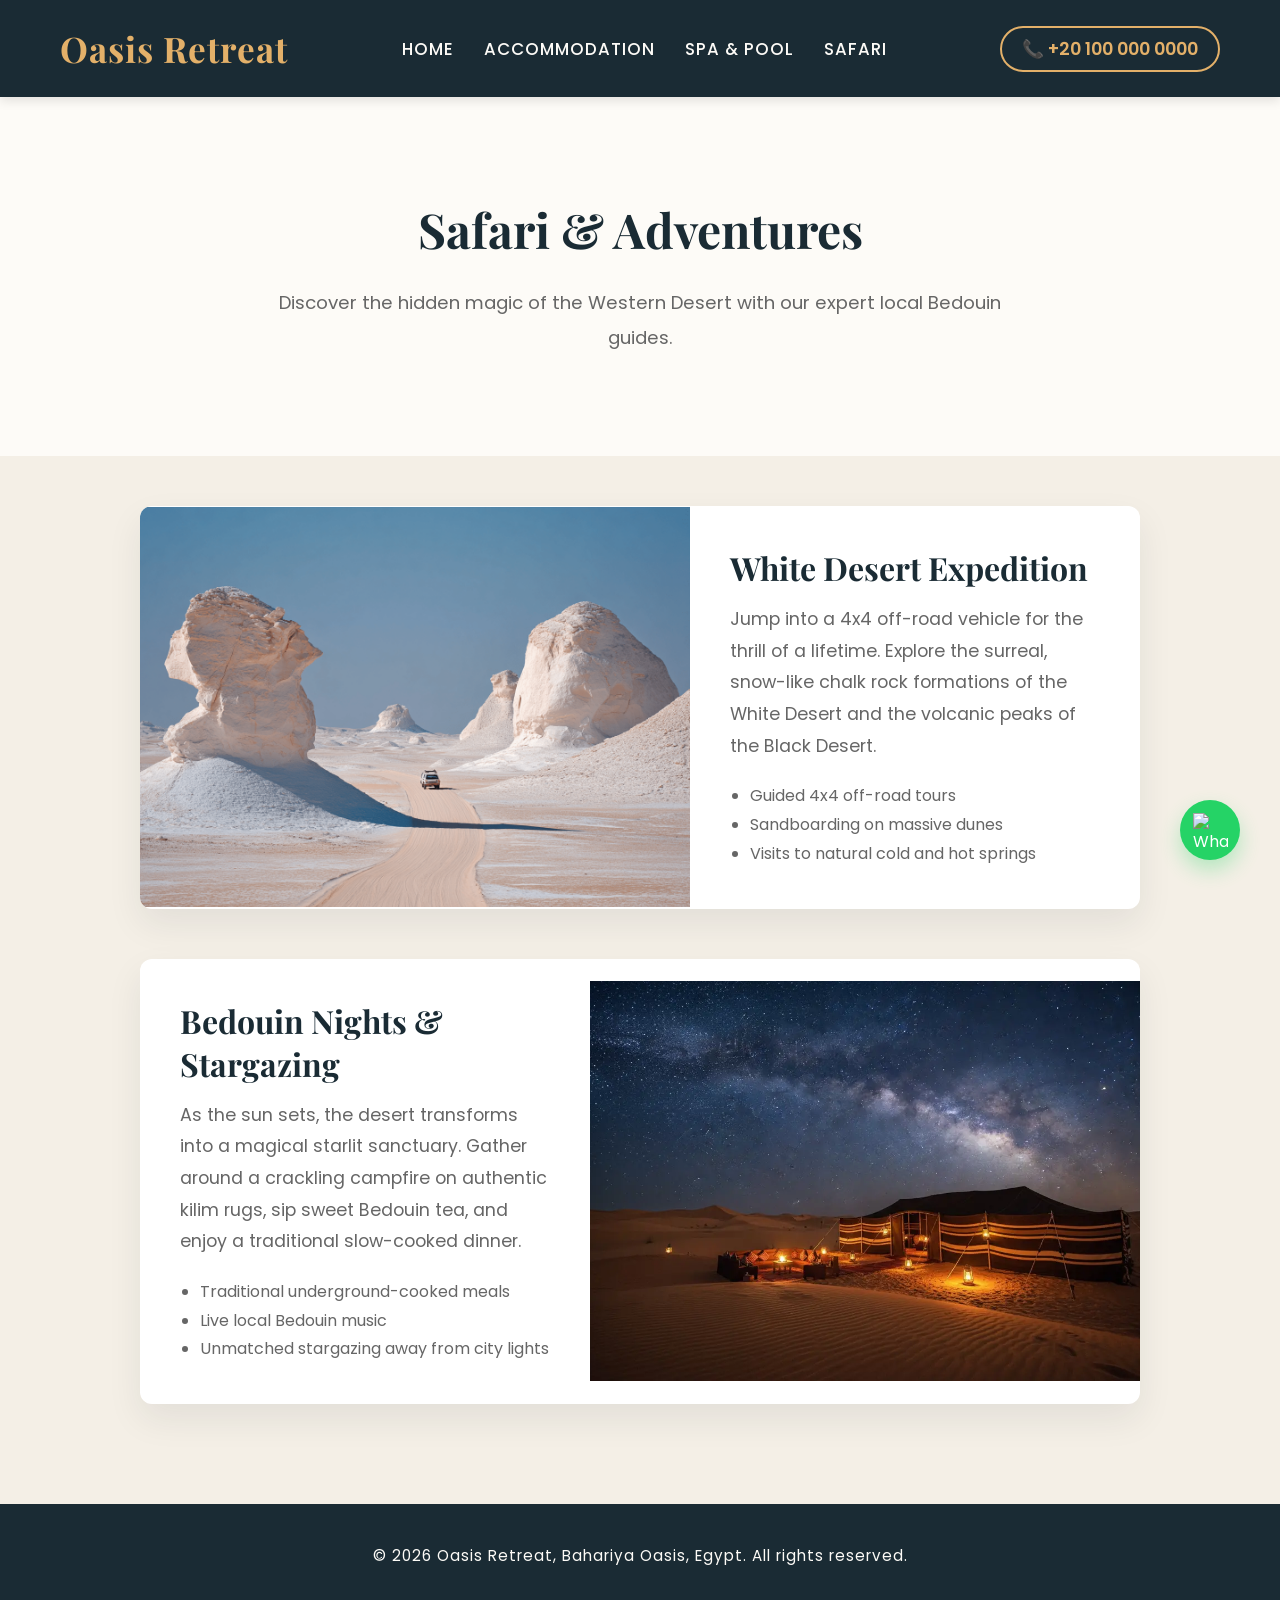
==== activities.html @ e8041892 "Add files via upload" ====
<!DOCTYPE html>
<html lang="en">
<head>
    <meta charset="UTF-8">
    <meta name="viewport" content="width=device-width, initial-scale=1.0">
    <meta name="description" content="Embark on thrilling 4x4 safaris in the White and Black Deserts, and enjoy traditional Bedouin nights under the stars.">
    <title>Safari & Adventures - Bahariya Oasis Retreat</title>
    
    <link href="https://unpkg.com/aos@2.3.1/dist/aos.css" rel="stylesheet">
    <link rel="stylesheet" href="style.css">
</head>
<body>

    <!-- Header -->
    <header data-aos="fade-down" data-aos-duration="800">
        <div class="logo">Oasis Retreat</div>
        <nav>
            <ul>
                <li><a href="index.html">Home</a></li>
                <li><a href="rooms.html">Accommodation</a></li>
                <li><a href="wellness.html">Spa & Pool</a></li>
                <li><a href="activities.html">Safari</a></li>
            </ul>
        </nav>
        <div class="header-phone">
            <a href="tel:+201000000000">📞 +20 100 000 0000</a>
        </div>
    </header>

    <!-- Page Header -->
    <section class="section" style="padding-bottom: 40px;">
        <h1 class="section-title" data-aos="fade-up">Safari & Adventures</h1>
        <p class="section-subtitle" data-aos="fade-up" data-aos-delay="200">Discover the hidden magic of the Western Desert with our expert local Bedouin guides.</p>
    </section>

    <!-- Safari Sections -->
    <section class="section" style="background-color: #F4EFE6; padding-top: 50px;">
        <div class="card-container" style="flex-direction: column; align-items: center; gap: 50px;">
            
            <div class="card" data-aos="fade-right" data-aos-duration="1000" style="width: 1000px; display: flex; flex-direction: row; align-items: center;">
                <img src="Images/whitedesert.jpg" alt="White Desert 4x4 Safari" style="width: 55%; height: 400px; object-fit: cover;">
                <div class="card-content" style="width: 45%; padding: 40px; text-align: left;">
                    <h2 style="color: #1A2B34; font-size: 2rem; margin-bottom: 15px; font-family: 'Playfair Display', serif;">White Desert Expedition</h2>
                    <p style="color: #666666; font-size: 1.1rem; line-height: 1.8; margin-bottom: 20px;">
                        Jump into a 4x4 off-road vehicle for the thrill of a lifetime. Explore the surreal, snow-like chalk rock formations of the White Desert and the volcanic peaks of the Black Desert.
                    </p>
                    <ul style="color: #666666; font-size: 1rem; line-height: 1.8; margin-left: 20px;">
                        <li>Guided 4x4 off-road tours</li>
                        <li>Sandboarding on massive dunes</li>
                        <li>Visits to natural cold and hot springs</li>
                    </ul>
                </div>
            </div>

            <div class="card" data-aos="fade-left" data-aos-duration="1000" style="width: 1000px; display: flex; flex-direction: row-reverse; align-items: center;">
                <img src="Images/Firecamp.jpg" alt="Bedouin Campfire and Stargazing" style="width: 55%; height: 400px; object-fit: cover;">
                <div class="card-content" style="width: 45%; padding: 40px; text-align: left;">
                    <h2 style="color: #1A2B34; font-size: 2rem; margin-bottom: 15px; font-family: 'Playfair Display', serif;">Bedouin Nights & Stargazing</h2>
                    <p style="color: #666666; font-size: 1.1rem; line-height: 1.8; margin-bottom: 20px;">
                        As the sun sets, the desert transforms into a magical starlit sanctuary. Gather around a crackling campfire on authentic kilim rugs, sip sweet Bedouin tea, and enjoy a traditional slow-cooked dinner.
                    </p>
                    <ul style="color: #666666; font-size: 1rem; line-height: 1.8; margin-left: 20px;">
                        <li>Traditional underground-cooked meals</li>
                        <li>Live local Bedouin music</li>
                        <li>Unmatched stargazing away from city lights</li>
                    </ul>
                </div>
            </div>

        </div>
    </section>

    <!-- Footer -->
    <footer data-aos="fade-in">
        <p>&copy; 2026 Oasis Retreat, Bahariya Oasis, Egypt. All rights reserved.</p>
    </footer>

    <!-- WhatsApp -->
    <a href="https://wa.me/201000000000?text=Hello%20Oasis%20Retreat!%20I%20would%20like%20to%20book%20a%20safari%20tour." class="whatsapp-float" target="_blank" data-aos="zoom-in" data-aos-delay="500">
        <img src="https://upload.wikimedia.org/wikipedia/commons/6/6b/WhatsApp.svg" alt="WhatsApp" class="whatsapp-icon">
    </a>

    <!-- Scripts -->
    <script src="https://unpkg.com/aos@2.3.1/dist/aos.js"></script>
    <script>
        AOS.init({ once: true, offset: 100 });
    </script>
</body>
</html>
---- style.css ----
/* --- Khotoot Google (Elegant & Modern) --- */
@import url('https://fonts.googleapis.com/css2?family=Playfair+Display:ital,wght@0,500;0,700;1,400&family=Poppins:wght@300;400;500;600&display=swap');

/* --- Tandeef w Alwan Asaseya --- */
* {
    margin: 0;
    padding: 0;
    box-sizing: border-box;
}

body {
    background-color: #FDFBF7; 
    color: #3A3A3A; 
    font-family: 'Poppins', sans-serif; 
}

h1, h2, h3, .logo {
    font-family: 'Playfair Display', serif; 
    color: #1A2B34; 
}

/* --- Header & Navigation --- */
header {
    display: flex;
    justify-content: space-between;
    align-items: center;
    padding: 25px 60px;
    background-color: #1A2B34; 
    color: #FDFBF7;
    box-shadow: 0 4px 10px rgba(0,0,0,0.1); 
}

.logo {
    font-size: 2.2rem;
    font-weight: 700;
    color: #E3B069; 
    letter-spacing: 1px;
}

header nav ul {
    list-style: none;
    display: flex;
    gap: 30px;
}

header nav ul li a {
    color: #FDFBF7;
    text-decoration: none;
    font-weight: 500;
    font-size: 1.05rem;
    transition: color 0.3s, transform 0.3s;
    text-transform: uppercase;
    letter-spacing: 1px;
}

header nav ul li a:hover {
    color: #E3B069; 
}

/* --- Raqm El Telefon Fel Header --- */
.header-phone a {
    color: #E3B069;
    text-decoration: none;
    font-weight: 600;
    font-size: 1.1rem;
    border: 2px solid #E3B069;
    padding: 8px 20px;
    border-radius: 30px;
    transition: all 0.3s ease;
    display: inline-block;
}

.header-phone a:hover {
    background-color: #E3B069;
    color: #1A2B34;
}

/* --- Hero Section --- */
.hero {
    background-size: cover;
    background-position: center;
    height: 90vh;
    display: flex;
    justify-content: center;
    align-items: center;
    text-align: center;
    color: white;
}

.hero-content h1 {
    font-size: 4.5rem;
    margin-bottom: 20px;
    color: white;
    text-shadow: 2px 2px 10px rgba(0,0,0,0.6);
}

.hero-content p {
    font-size: 1.4rem;
    margin-bottom: 40px;
    font-weight: 300;
    text-shadow: 1px 1px 8px rgba(0,0,0,0.6);
}

/* --- Buttons --- */
.btn {
    background-color: #C67A53; 
    color: white;
    padding: 14px 38px;
    text-decoration: none;
    font-size: 1.1rem;
    border-radius: 30px; 
    font-weight: 500;
    text-transform: uppercase;
    letter-spacing: 1px;
    transition: all 0.4s ease;
    display: inline-block;
    border: 2px solid #C67A53;
}

.btn:hover {
    background-color: transparent;
    color: #C67A53; 
}

/* --- Sections --- */
.section {
    padding: 100px 20px;
    text-align: center;
}

.section-title {
    font-size: 3rem;
    margin-bottom: 25px;
}

.section-subtitle {
    max-width: 750px;
    margin: 0 auto 60px auto;
    font-size: 1.15rem;
    line-height: 1.9;
    color: #666666;
}

/* --- Cards --- */
.card-container {
    display: flex;
    justify-content: center;
    gap: 40px;
    flex-wrap: wrap; 
    max-width: 1200px;
    margin: 0 auto;
}

.card {
    background-color: #FFFFFF;
    border-radius: 12px;
    overflow: hidden; 
    box-shadow: 0 15px 35px rgba(26, 43, 52, 0.08); 
    transition: transform 0.4s ease, box-shadow 0.4s ease;
    text-align: left;
}

.card:hover {
    transform: translateY(-12px);
    box-shadow: 0 20px 40px rgba(26, 43, 52, 0.15); 
}

.card img {
    width: 100%;
    object-fit: cover;
}

.card-content {
    padding: 35px;
}

.card-content h3 {
    font-size: 1.6rem;
    margin-bottom: 15px;
    color: #1A2B34;
}

.card-content p {
    color: #666666;
    line-height: 1.7;
    margin-bottom: 25px;
}

/* --- Zorar WhatsApp El 3ayem --- */
.whatsapp-float {
    position: fixed;
    width: 60px;
    height: 60px;
    bottom: 40px;
    right: 40px;
    background-color: #25D366; 
    color: #FFF;
    border-radius: 50px;
    box-shadow: 0 10px 20px rgba(37, 211, 102, 0.3);
    z-index: 1000;
    display: flex;
    justify-content: center;
    align-items: center;
    transition: transform 0.3s ease, box-shadow 0.3s ease;
}

.whatsapp-float:hover {
    transform: scale(1.1); 
    box-shadow: 0 12px 25px rgba(37, 211, 102, 0.5);
}

.whatsapp-icon {
    width: 35px;
    height: 35px;
}

/* --- Footer --- */
footer {
    background-color: #1A2B34;
    color: #FDFBF7;
    text-align: center;
    padding: 40px 20px;
    font-size: 0.95rem;
    letter-spacing: 1px;
}

/* --- Page Transition (Na2la ben el safa7at) --- */
body {
    animation: transitionIn 0.8s ease-out;
}

@keyframes transitionIn {
    from {
        opacity: 0;
        transform: translateY(15px);
    }
    to {
        opacity: 1;
        transform: translateY(0);
    }
}

/* Tazafeet lel nav links 3ashan t-animate lamma tdoos 3aleha */
header nav ul li a {
    position: relative;
}

header nav ul li a::after {
    content: '';
    position: absolute;
    width: 0;
    height: 2px;
    bottom: -5px;
    left: 0;
    background-color: #E3B069;
    transition: width 0.3s ease;
}

header nav ul li a:hover::after {
    width: 100%;
}


/* =======================================================
   Responsive Design (Tasmeem El Mobile w El Tablets)
   ======================================================= */

@media (max-width: 900px) {
    /* Header w Menu */
    header {
        flex-direction: column;
        padding: 15px;
        gap: 15px;
        text-align: center;
    }
    
    header nav ul {
        flex-wrap: wrap;
        justify-content: center;
        gap: 15px;
    }

    /* Hero Section (Awel saf7a) */
    .hero-content h1 {
        font-size: 2.5rem;
    }
    
    .hero-content p {
        font-size: 1.1rem;
        padding: 0 15px;
    }

    /* Sections w Masafat */
    .section {
        padding: 60px 15px;
    }
    
    .section-title {
        font-size: 2.2rem;
    }

    /* Cards (El Koroote) */
    .card {
        width: 100% !important; /* Yemla el shasha kolaha */
        flex-direction: column !important; /* Sora ta7taha el klam */
    }
    
    .card img {
        width: 100% !important;
        height: 250px !important; /* Tas3'er tool el sora */
    }
    
    .card-content {
        width: 100% !important;
        padding: 25px !important;
    }

    /* Zorar El 7agz */
    .card-content div {
        flex-direction: column;
        gap: 15px;
        text-align: center;
    }
}
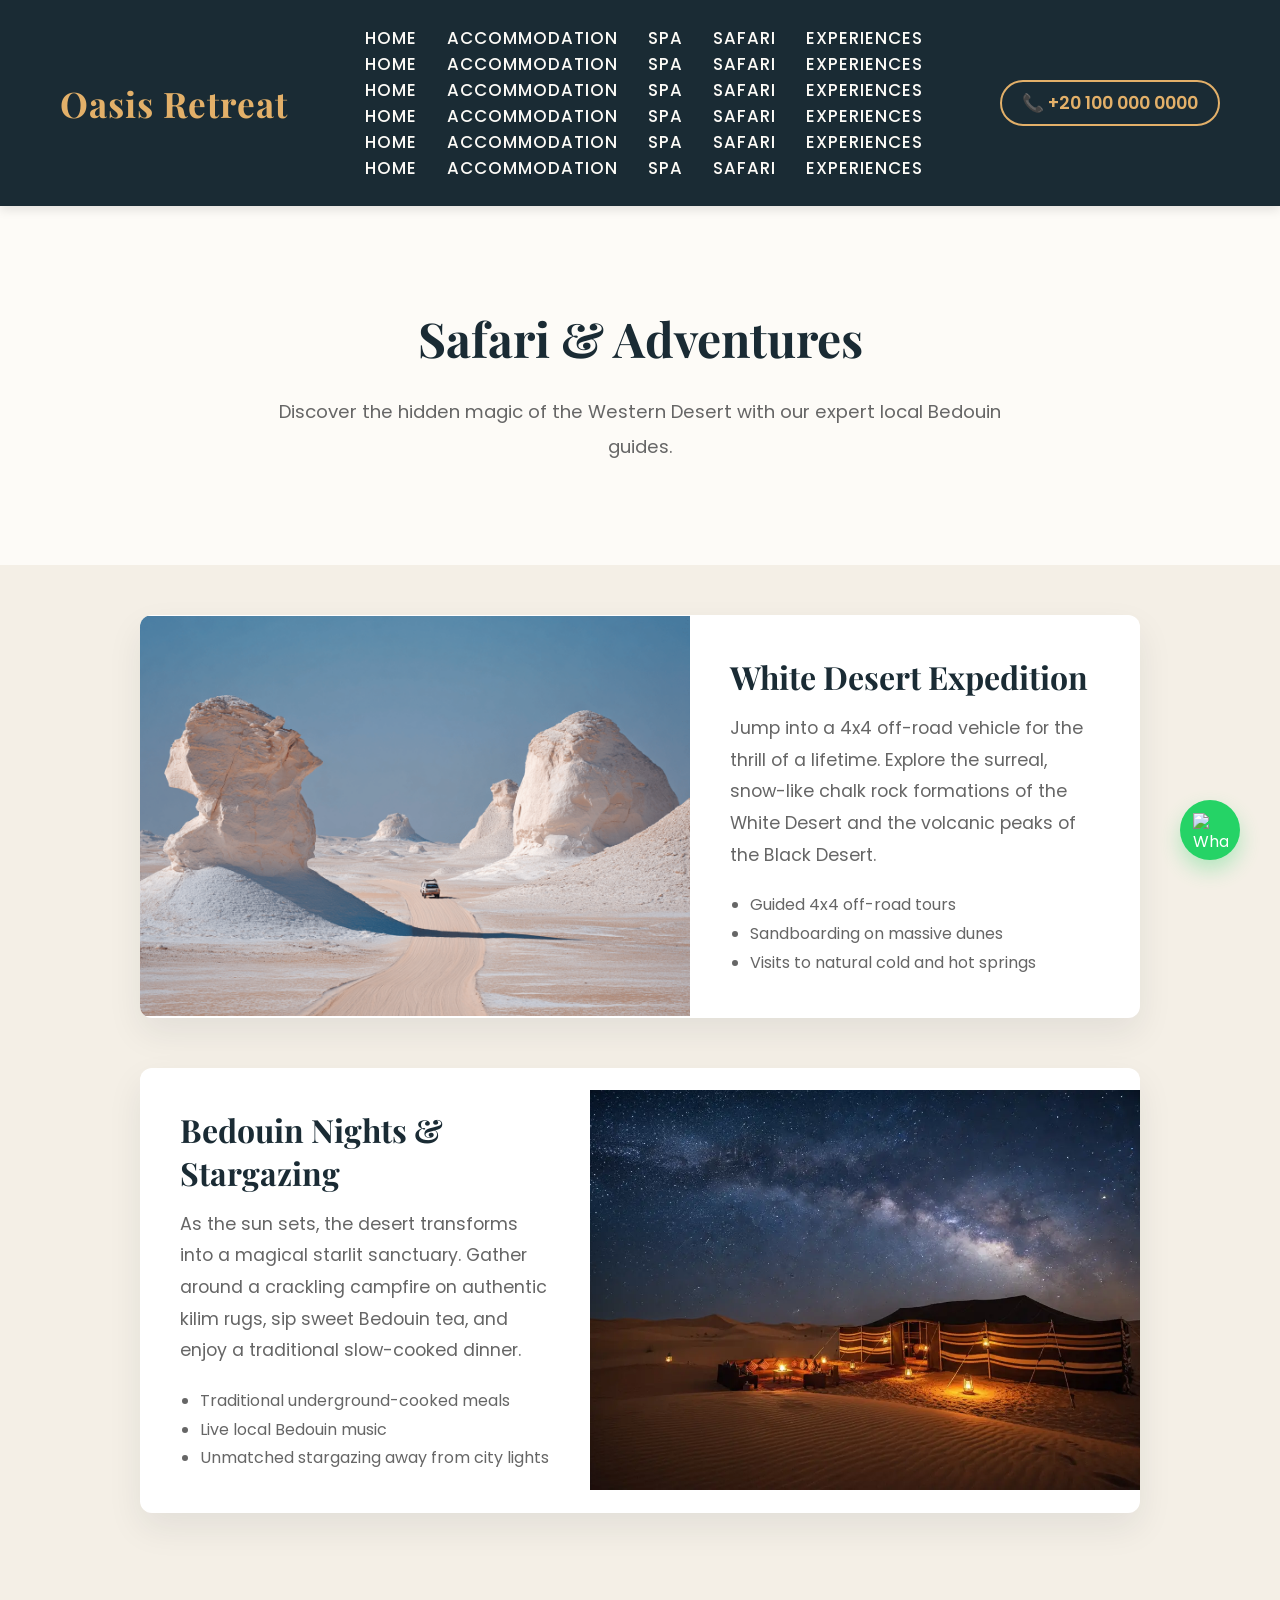
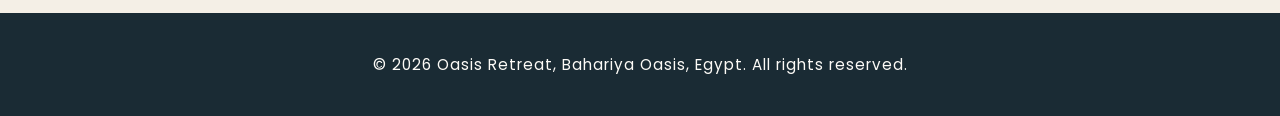
==== commit 56a671fb: "Add files via upload" ====
--- a/activities.html
+++ b/activities.html
@@ -16,11 +16,47 @@
         <div class="logo">Oasis Retreat</div>
         <nav>
             <ul>
-                <li><a href="index.html">Home</a></li>
-                <li><a href="rooms.html">Accommodation</a></li>
-                <li><a href="wellness.html">Spa & Pool</a></li>
-                <li><a href="activities.html">Safari</a></li>
-            </ul>
+    <li><a href="index.html">Home</a></li>
+    <li><a href="rooms.html">Accommodation</a></li>
+    <li><a href="wellness.html">Spa</a></li>
+    <li><a href="activities.html">Safari</a></li>
+    <li><a href="experiences.html">Experiences</a></li> <!-- El saf7a el gdeda -->
+</ul>
+            <ul>
+    <li><a href="index.html">Home</a></li>
+    <li><a href="rooms.html">Accommodation</a></li>
+    <li><a href="wellness.html">Spa</a></li>
+    <li><a href="activities.html">Safari</a></li>
+    <li><a href="experiences.html">Experiences</a></li> <!-- El saf7a el gdeda -->
+</ul>
+            <ul>
+    <li><a href="index.html">Home</a></li>
+    <li><a href="rooms.html">Accommodation</a></li>
+    <li><a href="wellness.html">Spa</a></li>
+    <li><a href="activities.html">Safari</a></li>
+    <li><a href="experiences.html">Experiences</a></li> <!-- El saf7a el gdeda -->
+</ul>
+            <ul>
+    <li><a href="index.html">Home</a></li>
+    <li><a href="rooms.html">Accommodation</a></li>
+    <li><a href="wellness.html">Spa</a></li>
+    <li><a href="activities.html">Safari</a></li>
+    <li><a href="experiences.html">Experiences</a></li> <!-- El saf7a el gdeda -->
+</ul>
+            <ul>
+    <li><a href="index.html">Home</a></li>
+    <li><a href="rooms.html">Accommodation</a></li>
+    <li><a href="wellness.html">Spa</a></li>
+    <li><a href="activities.html">Safari</a></li>
+    <li><a href="experiences.html">Experiences</a></li> <!-- El saf7a el gdeda -->
+</ul>
+            <ul>
+    <li><a href="index.html">Home</a></li>
+    <li><a href="rooms.html">Accommodation</a></li>
+    <li><a href="wellness.html">Spa</a></li>
+    <li><a href="activities.html">Safari</a></li>
+    <li><a href="experiences.html">Experiences</a></li> <!-- El saf7a el gdeda -->
+</ul>
         </nav>
         <div class="header-phone">
             <a href="tel:+201000000000">📞 +20 100 000 0000</a>
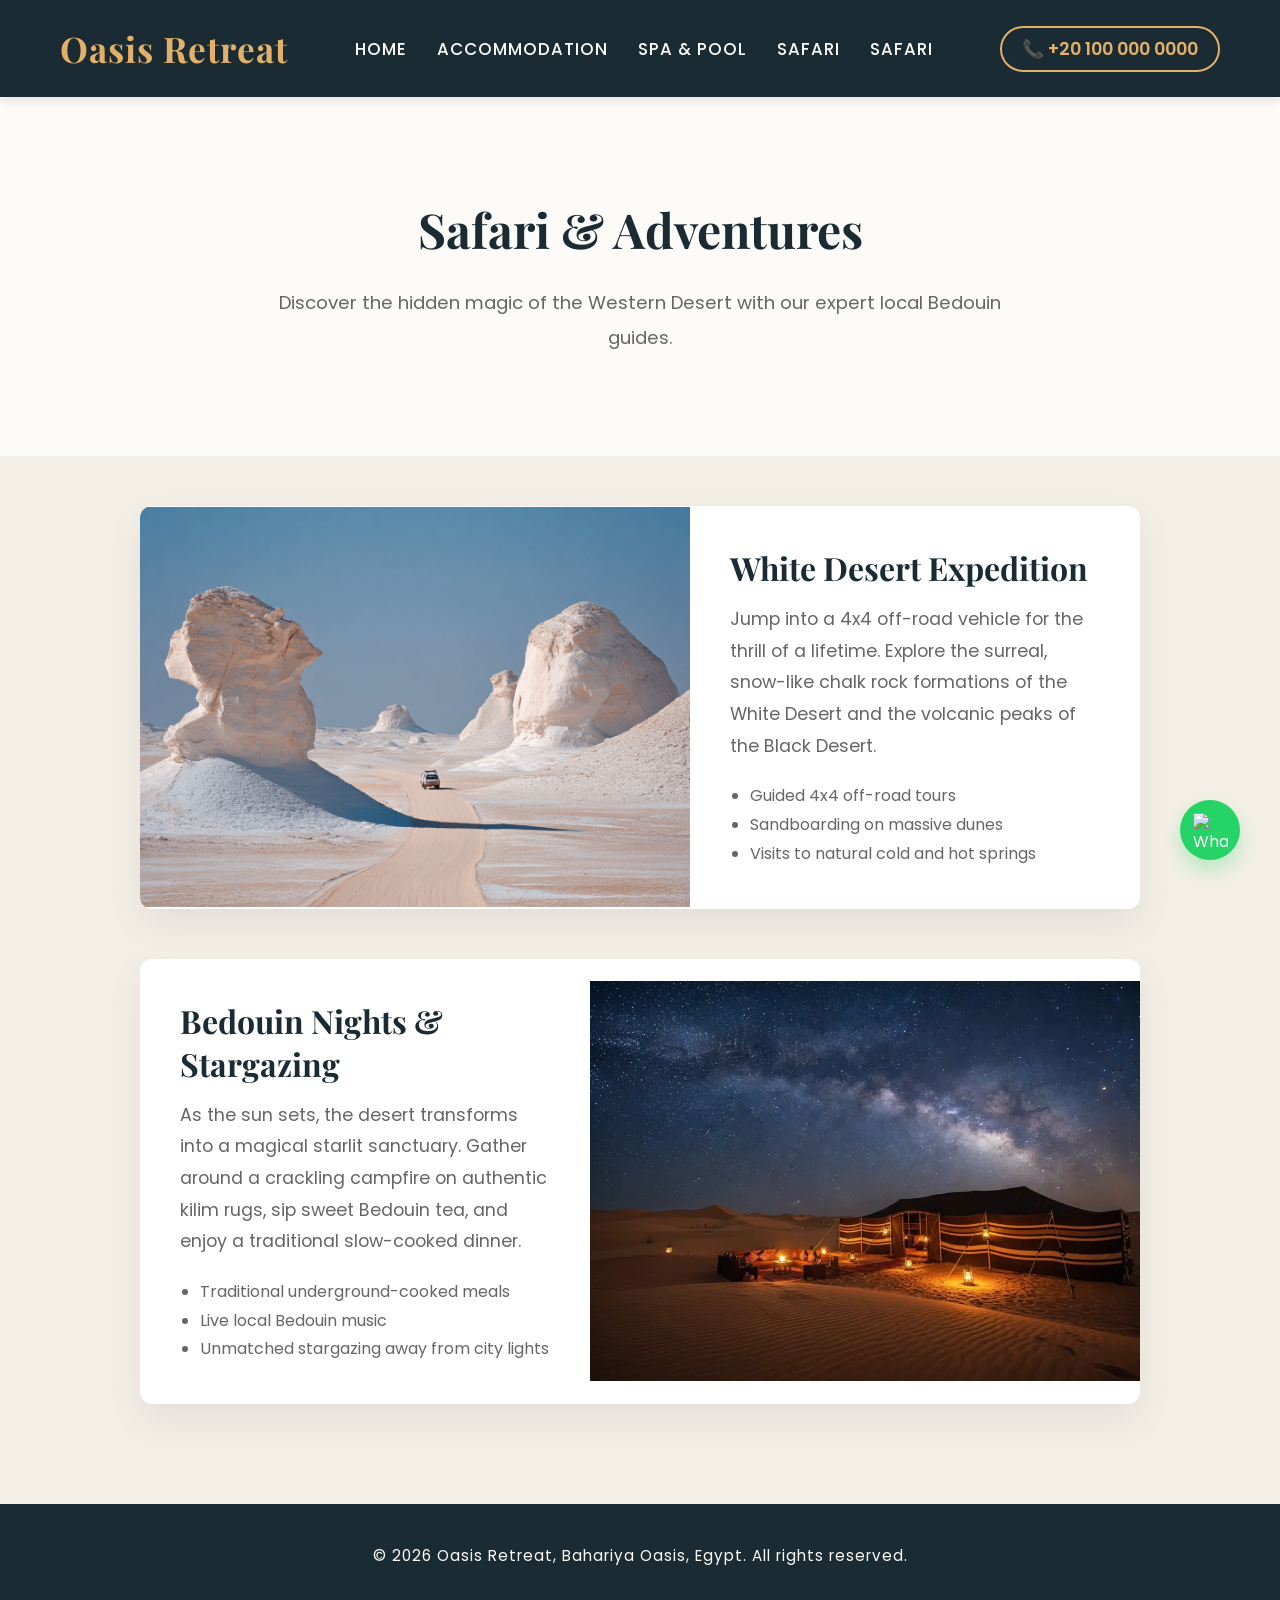
==== commit f07e23d7: "Add files via upload" ====
--- a/activities.html
+++ b/activities.html
@@ -16,47 +16,12 @@
         <div class="logo">Oasis Retreat</div>
         <nav>
             <ul>
-    <li><a href="index.html">Home</a></li>
-    <li><a href="rooms.html">Accommodation</a></li>
-    <li><a href="wellness.html">Spa</a></li>
-    <li><a href="activities.html">Safari</a></li>
-    <li><a href="experiences.html">Experiences</a></li> <!-- El saf7a el gdeda -->
-</ul>
-            <ul>
-    <li><a href="index.html">Home</a></li>
-    <li><a href="rooms.html">Accommodation</a></li>
-    <li><a href="wellness.html">Spa</a></li>
-    <li><a href="activities.html">Safari</a></li>
-    <li><a href="experiences.html">Experiences</a></li> <!-- El saf7a el gdeda -->
-</ul>
-            <ul>
-    <li><a href="index.html">Home</a></li>
-    <li><a href="rooms.html">Accommodation</a></li>
-    <li><a href="wellness.html">Spa</a></li>
-    <li><a href="activities.html">Safari</a></li>
-    <li><a href="experiences.html">Experiences</a></li> <!-- El saf7a el gdeda -->
-</ul>
-            <ul>
-    <li><a href="index.html">Home</a></li>
-    <li><a href="rooms.html">Accommodation</a></li>
-    <li><a href="wellness.html">Spa</a></li>
-    <li><a href="activities.html">Safari</a></li>
-    <li><a href="experiences.html">Experiences</a></li> <!-- El saf7a el gdeda -->
-</ul>
-            <ul>
-    <li><a href="index.html">Home</a></li>
-    <li><a href="rooms.html">Accommodation</a></li>
-    <li><a href="wellness.html">Spa</a></li>
-    <li><a href="activities.html">Safari</a></li>
-    <li><a href="experiences.html">Experiences</a></li> <!-- El saf7a el gdeda -->
-</ul>
-            <ul>
-    <li><a href="index.html">Home</a></li>
-    <li><a href="rooms.html">Accommodation</a></li>
-    <li><a href="wellness.html">Spa</a></li>
-    <li><a href="activities.html">Safari</a></li>
-    <li><a href="experiences.html">Experiences</a></li> <!-- El saf7a el gdeda -->
-</ul>
+                <li><a href="index.html">Home</a></li>
+                <li><a href="rooms.html">Accommodation</a></li>
+                <li><a href="wellness.html">Spa & Pool</a></li>
+                <li><a href="activities.html">Safari</a></li>
+                <li><a href="experience.html">Safari</a></li>
+            </ul>
         </nav>
         <div class="header-phone">
             <a href="tel:+201000000000">📞 +20 100 000 0000</a>
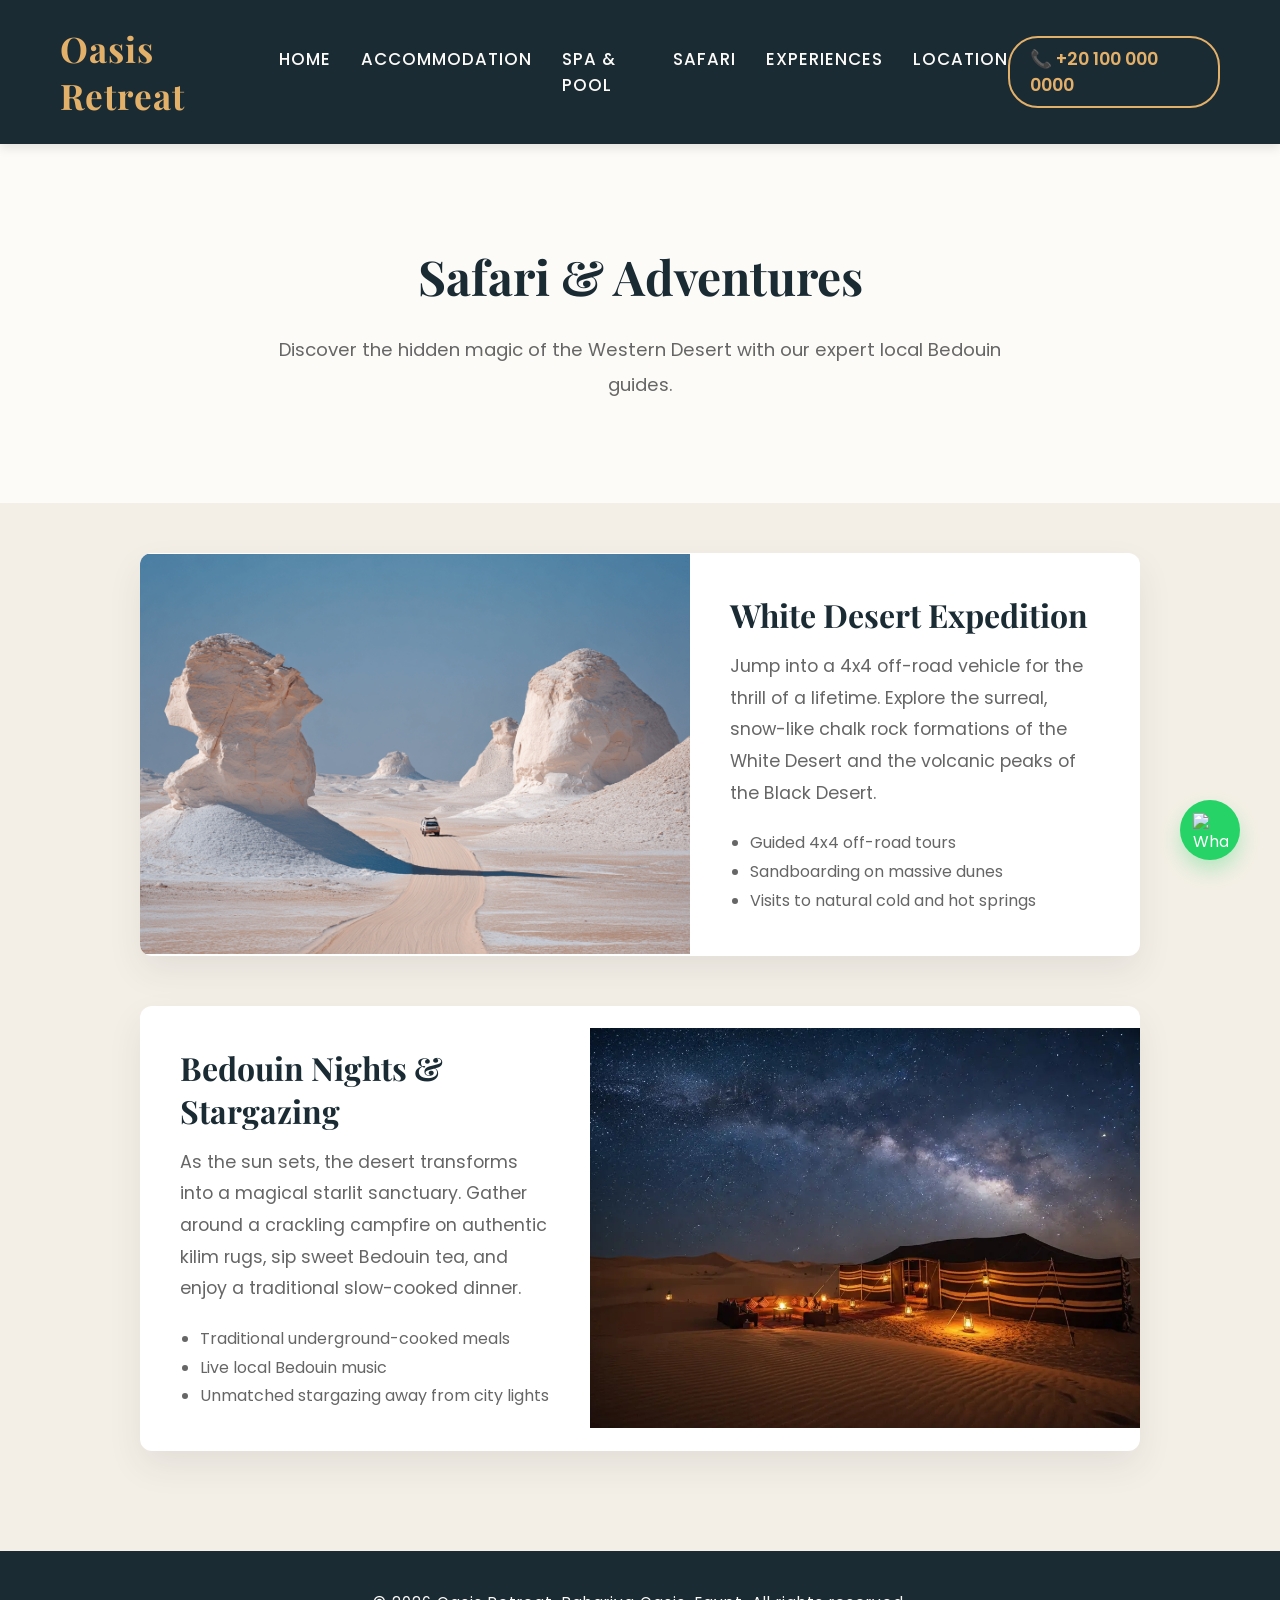
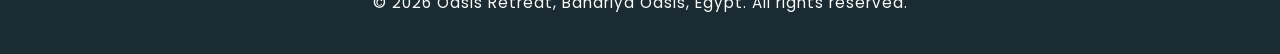
==== commit e40bcacd: "Add files via upload" ====
--- a/activities.html
+++ b/activities.html
@@ -20,7 +20,8 @@
                 <li><a href="rooms.html">Accommodation</a></li>
                 <li><a href="wellness.html">Spa & Pool</a></li>
                 <li><a href="activities.html">Safari</a></li>
-                <li><a href="experience.html">Safari</a></li>
+                <li><a href="experience.html">Experiences</a></li>
+                 <li><a href="location.html">Location</a></li> 
             </ul>
         </nav>
         <div class="header-phone">
